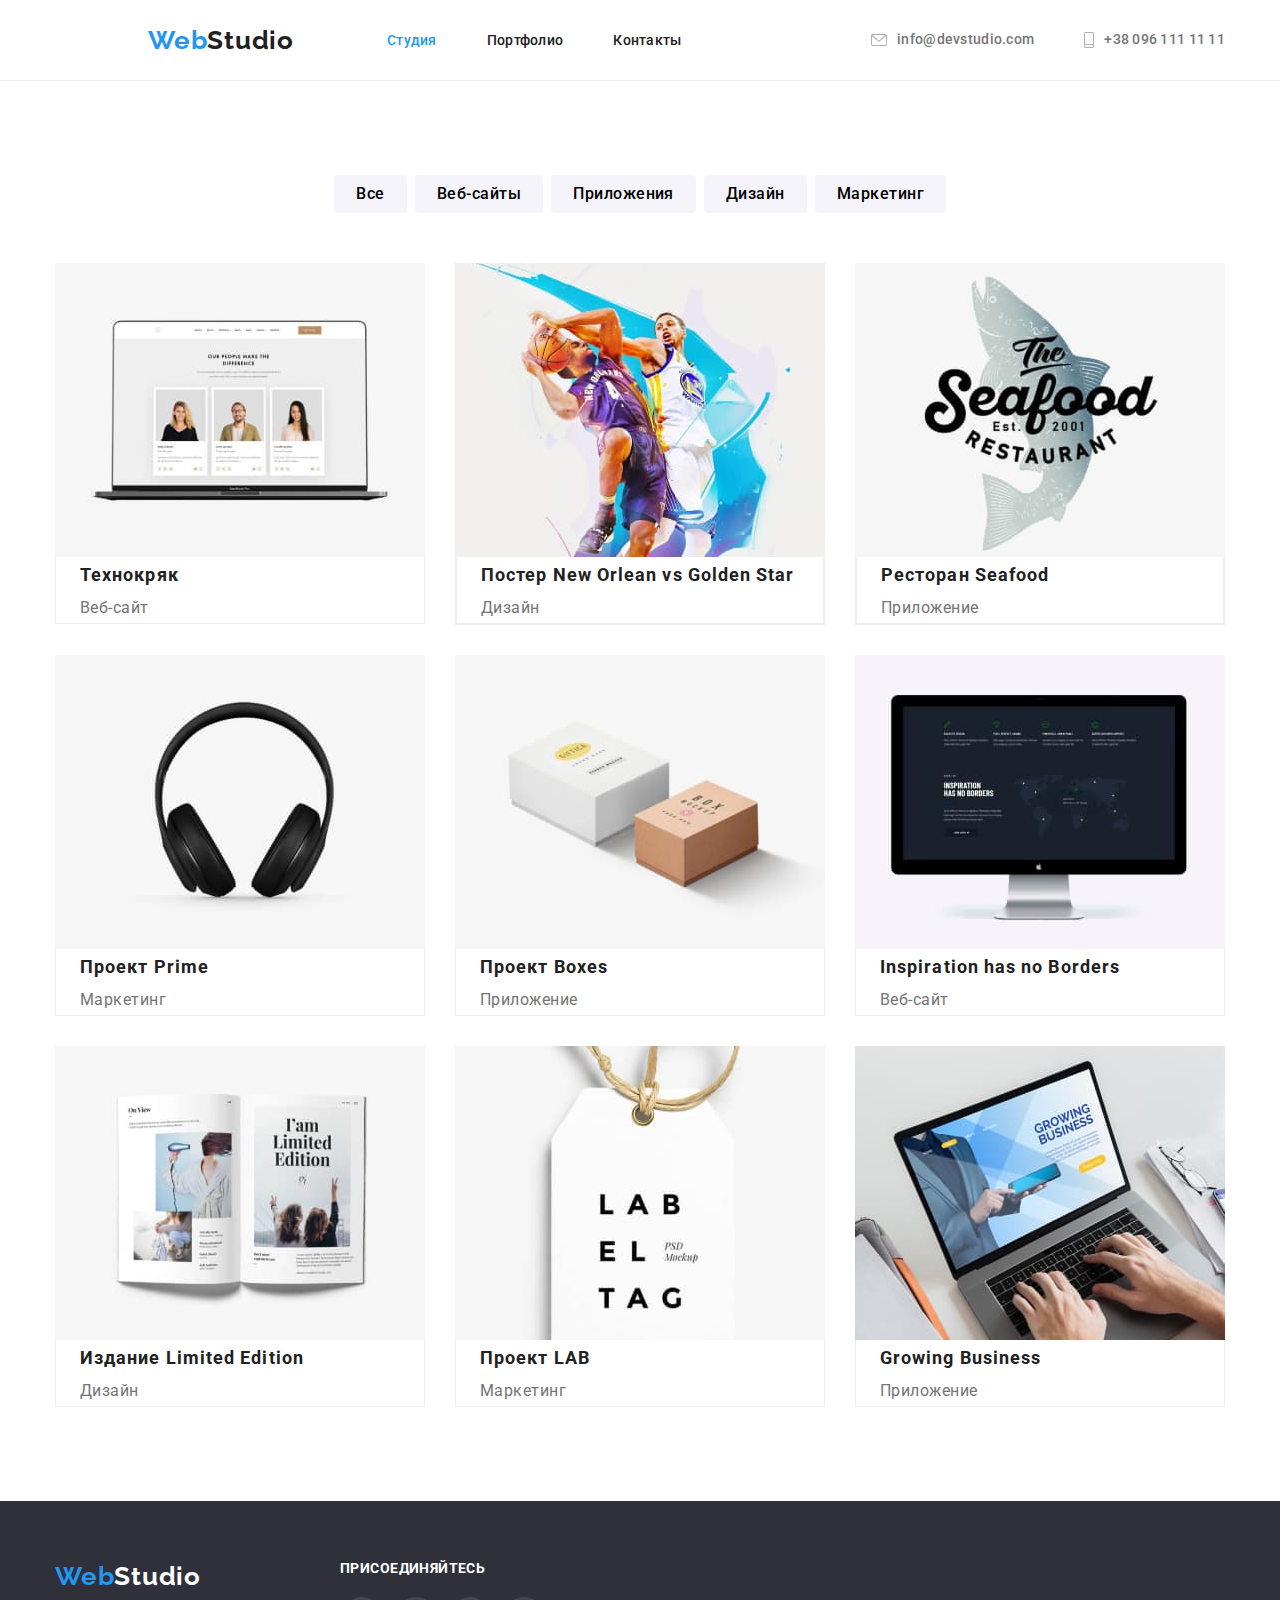
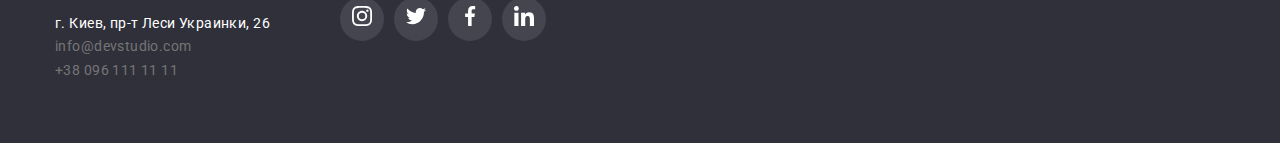
==== portfolio.html @ 6949c393 "homework" ====
<!DOCTYPE html>
<html lang="en">
<head>
    <meta charset="UTF-8">
    <meta http-equiv="X-UA-Compatible" content="IE=edge">
    <meta name="viewport" content="width=device-width, initial-scale=1.0">
    <title>portfolio</title>
        <!-- Підключення стилів для нормалізації для всіх браузерів -->
    <link rel="stylesheet" href="https://cdnjs.cloudflare.com/ajax/libs/modern-normalize/1.1.0/modern-normalize.min.css">
        <!-- Підключення шрифтів -->
    <link rel="preconnect" href="https://fonts.googleapis.com">
    <link rel="preconnect" href="https://fonts.gstatic.com" crossorigin>
    <link href="https://fonts.googleapis.com/css2?family=Raleway:wght@700&family=Roboto:wght@400;500;700;900&display=swap"
        rel="stylesheet">
        <!-- Підключення стилів  -->
    <link rel="stylesheet" href="./css/style.css">
</head>
<body>
    <header class="header">
        <div class="container">
            <div class="nav">
    
                <a href="#" class="logo"><span class="header-logo-decor">Web</span>Studio</a>
    
                <nav class="nav">
                    <ul class="nav-list">
                        <li class="nav-list-item"><a href="./index.html" class="nav-link nav-link-active">Студия</a></li>
                        <li class="nav-list-item"><a href="./portfolio.html" class="nav-link">Портфолио</a></li>
                        <li class="nav-list-item"><a href="#" class="nav-link">Контакты</a></li>
                    </ul>
                </nav>
    
                <ul class="contacts">
                    <li class="item">
                        <a href="mailto:info@devstudio.com" class="contacts-contact">
                            <svg class="icon-contact" width="16px" height="12px">
                                <use href="./images/sprite.svg#icon-envelope"></use>
                            </svg>
                            info@devstudio.com</a>
                    </li>
                    <li class="item">
                        <a href="tel:+380961111111" class="contacts-contact">
                            <svg class="icon-contact" width="10px" height="16px">
                                <use href="./images/sprite.svg#icon-Vector"></use>
                            </svg>
                            +38 096 111 11 11</a>
                    </li>
                </ul>
    
            </div>
        </div>
    </header>
    
    <main>
       
            <section class="portfolio-content section">
                 <div class="container">
                <h1 class="none">Приклади робіт</h1>
                    <ul class="buttons-list">
                        <li class="button-item"><button type="button" class="buttons-button">Все</button></li>
                        <li class="button-item"><button type="button" class="buttons-button">Веб-сайты</button></li>
                        <li class="button-item"><button type="button" class="buttons-button">Приложения</button></li>
                        <li class="button-item"><button type="button" class="buttons-button">Дизайн</button></li>
                        <li class="button-item"><button type="button" class="buttons-button">Маркетинг</button></li>
                    </ul>
                    <h1 class="none">Приклади робіт</h1>
                    <ul class="exemples-list">
                        
                        <li class="exemples-item">
                            <a href="" class="exampled-link"></a>
                            <div class="examples-hover">
                                <div class="examples-overlay">
                            <img src="./images/portfolio/tehnocryk (1).jpg" alt="картинка ноутбука з розробленим сайтом"
                                width="370">
                            <div class="overlay-product">
                                <div class="overlay-actions">
                                    <p class="actions-text">Технокряк это современная площадка распространения коронавируса. Компании используют эту платформу для цифрового
                                    шпионажа и атак на защищённые сервера конкурентов.</p>
                                </div>
                            </div>
                            </div>
                                <div class="examples-cont">
                            <h2 class="exemples-title">Технокряк</h2>
                            <p class="exempel-type">Веб-сайт</p>
                            </div>
                        </div>
                         </a>
                        </li>
                       
    
                        <li class="exemples-item">
                            <a href="" class="examples-link">
                                <div class="examples-hover">
                                    <div class="examples-overlay">
                            <img src="./images/portfolio/poster (1).jpg" alt="картинка гравців в баскетбол" width="370">
                            <div class="overlay-product">
                                <div class="overlay-actions">
                                    <p class="actions-text">Технокряк это современная площадка распространения коронавируса. Компании используют эту
                                        платформу для цифрового
                                        шпионажа и атак на защищённые сервера конкурентов.</p>
                                </div>
                            </div>
                            </div>
                            <div class="examples-cont">
                            <div class="examples-cont">
                            <h2 class="exemples-title">Постер New Orlean vs Golden Star</h2>
                            <p class="exempel-type">Дизайн</p>
                            </div>
                        </div>
                        </a>
                        </li>
    
                        <li class="exemples-item">
                            <a href="" class="examples-link">
                                <div class="examples-hover">
                                    <div class="examples-overlay">
                            <img src="./images/portfolio/restaurant (1).jpg" alt="зображення логотипу ресторану"
                                width="370">
                                <div class="overlay-product">
                                    <div class="overlay-actions">
                                        <p class="actions-text">Технокряк это современная площадка распространения коронавируса. Компании используют эту
                                            платформу для цифрового
                                            шпионажа и атак на защищённые сервера конкурентов.</p>
                                    </div>
                                </div>
                                </div>
                                <div class="examples-cont">
                                <div class="examples-cont">
                            <h2 class="exemples-title">Ресторан Seafood</h2>
                            <p class="exempel-type">Приложение</p>
                            </div>
                            </div>
                            </a>
                        </li>
    
                        <li class="exemples-item">
                            <a href="" class="examples-link">
                                <div class="examples-hover">
                                    <div class="examples-overlay">
                            <img src="./images/portfolio/projec-prime (1).jpg" alt="зображення навушників" width="370">
                            <div class="overlay-product">
                                <div class="overlay-actions">
                                    <p class="actions-text">Технокряк это современная площадка распространения коронавируса. Компании используют эту
                                        платформу для цифрового
                                        шпионажа и атак на защищённые сервера конкурентов.</p>
                                </div>
                            </div>
                            </div>
                            <div class="examples-cont">
                            <h2 class="exemples-title">Проект Prime</h2>
                            <p class="exempel-type">Маркетинг</p>
                            </div>
                            </div>
                            </a>
                        </li>
    
                        <li class="exemples-item">
                            <a href="" class="examples-link">
                                <div class="examples-hover">
                                    <div class="examples-overlay">
                            <img src="./images/portfolio/boxes (1).jpg" alt="зображення картонних коробок" width="370">
                            <div class="overlay-product">
                                <div class="overlay-actions">
                                    <p class="actions-text">Технокряк это современная площадка распространения коронавируса. Компании используют эту
                                        платформу для цифрового
                                        шпионажа и атак на защищённые сервера конкурентов.</p>
                                </div>
                            </div>
                            </div>
                            <div class="examples-cont">
                            <h2 class="exemples-title">Проект Boxes</h2>
                            <p class="exempel-type">Приложение</p>
                            </div>
                            </div>
                            </a>
                        </li>
    
                        <li class="exemples-item">
                            <a href="" class="examples-link">
                                <div class="examples-hover">
                                    <div class="examples-overlay">
                            <img src="./images/portfolio/borders (1).jpg" alt="зображення монітору" width="370">
                            <div class="overlay-product">
                                <div class="overlay-actions">
                                    <p class="actions-text">Технокряк это современная площадка распространения коронавируса. Компании используют эту
                                        платформу для цифрового
                                        шпионажа и атак на защищённые сервера конкурентов.</p>
                                </div>
                            </div>
                            </div>
                            <div class="examples-cont">
                            <h2 class="exemples-title">Inspiration has no Borders</h2>
                            <p class="exempel-type">Веб-сайт</p>
                            </div>
                            </div>
                            </a>
                        </li>
    
                        <li class="exemples-item">
                            <a href="" class="examples-link">
                                <div class="examples-hover">
                                    <div class="examples-overlay">
                            <img src="./images/portfolio/limited-idition (1).jpg" alt="зображення книги" width="370">
                            <div class="overlay-product">
                                <div class="overlay-actions">
                                    <p class="actions-text">Технокряк это современная площадка распространения коронавируса. Компании используют эту
                                        платформу для цифрового
                                        шпионажа и атак на защищённые сервера конкурентов.</p>
                                </div>
                            </div>
                            </div>
                            <div class="examples-cont">
                            <h2 class="exemples-title">Издание Limited Edition</h2>
                            <p class="exempel-type">Дизайн</p>
                            </div>
                            </div>
                            </a>
                        </li>
    
                        <li class="exemples-item">
                            <a href="" class="examples-link">
                                <div class="examples-hover">
                                    <div class="examples-overlay">
                            <img src="./images/portfolio/lab (1).jpg" alt="зображення ярлика" width="370">
                            <div class="overlay-product">
                                <div class="overlay-actions">
                                    <p class="actions-text">Технокряк это современная площадка распространения коронавируса. Компании используют эту
                                        платформу для цифрового
                                        шпионажа и атак на защищённые сервера конкурентов.</p>
                                </div>
                            </div>
                            </div>
                            <div class="examples-cont">
                            <h2 class="exemples-title">Проект LAB</h2>
                            <p class="exempel-type">Маркетинг</p>
                            </div>
                            </div>
                            </a>
                        </li>
    
                        <li class="exemples-item">
                            <a href="" class="examples-link">
                                <div class="examples-hover">
                                    <div class="examples-overlay">
                            <img src="./images/portfolio/growing-business (1).jpg" alt="зображення ноутбука з додатком"
                                width="370">
                                <div class="overlay-product">
                                    <div class="overlay-actions">
                                        <p class="actions-text">Технокряк это современная площадка распространения коронавируса. Компании используют эту
                                            платформу для цифрового
                                            шпионажа и атак на защищённые сервера конкурентов.</p>
                                    </div>
                                </div>
                                </div>
                                <div class="examples-cont">
                            <h2 class="exemples-title">Growing Business</h2>
                            <p class="exempel-type">Приложение</p>
                            </div>
                            </div>
                            </a>
                        </li>
    
                    </ul>
    
                </div>
            </section>
        </div>
    
    </main>
    
    <footer class="footer">
    
        <div class="container footer-blok">
            <div class="address">
                <a href="./index.html" class="footer-logo"><span class="footer-logo-decor">Web</span>Studio</a>
                <address>
                    <ul class="footer-adress-list">
                        <li><a href="#" class="address-post">г. Киев, пр-т Леси Украинки, 26</a></li>
                        <li><a href="mailto:info@devstudio.com" class="address-email">info@devstudio.com</a></li>
                        <li><a href="tel:+380961111111" class="address-tel">+38 096 111 11 11</a></li>
                    </ul>
                </address>
            </div>
            <div class="join">
                <h2 class="join-title">присоединяйтесь</h2>
                <ul class="join-list">
                    <li class="join-item">
                        <a href="#" class="join-link">
                            <svg class="join-img">
                                <use href="./images/sprite.svg#icon-instagram-2"></use>
                            </svg>
                        </a>
                    </li>
                    <li class="join-item">
                        <a href="#" class="join-link">
                            <svg class="join-img">
                                <use href="./images/sprite.svg#icon-twitter-1-1"></use>
                            </svg>
                        </a>
                    </li>
                    <li class="join-item">
                        <a href="#" class="join-link">
                            <svg class="join-img">
                                <use href="./images/sprite.svg#icon-facebook-1"></use>
                            </svg>
                        </a>
                    </li>
                    <li class="join-item">
                        <a href="#" class="join-link">
                            <svg class="join-img">
                                <use href="./images/sprite.svg#icon-linkedin-1"></use>
                            </svg>
                        </a>
                    </li>
                </ul>
            </div>
        </div>
    
    </footer>
</body>
</html>
---- css/style.css ----
/* Загальні налуштування для всієї сторінки */
:root {
  --text-color: #212121;
  --hover-color: #2196f3;
  --second-color: #757575;
  --background-color: #2f303a;
  --wait: #ffffff;
  --buttom-color: #f5f4fa;
  --icon-color: #afb1b8;
  --border-color: #eeeeee;
}

ul {
  padding: 0;
  margin: 0px;
  list-style-type: none;
}

body {
  font-family: "Roboto";
  color: var(--text-color);
}

h1,
h2,
h2,
p,
ul {
  margin: 0;
  padding: 0;
}

.container {
  max-width: 1200px;
  padding: 0 15px;
  margin-left: auto;
  margin-right: auto;
}

.section {
  padding-top: 94px;
  padding-bottom: 94px;
}

/* HEADER */

.header {
  border-bottom: 1px solid #ececec;
}

.nav {
  display: flex;
  align-items: center;
}

.logo {
  text-decoration: none;
  font-family: "Raleway";
  font-size: 26px;
  font-weight: 700;
  line-height: 1.19;
  letter-spacing: 0.03em;
  color: var(--text-color);
}

.header-logo-decor {
  color: var(--hover-color);
}

.logo:hover,
.logo:focus {
  color: var(--hover-color);
  background-color: var(--wait);
}

.nav {
  margin-left: 93px;
}

.nav-list {
  display: flex;
}

.nav-list-item + .nav-list-item {
  margin-left: 50px;
}

.nav-link {
  padding: 32px 0;
  text-decoration: none;
  font-weight: 500;
  font-size: 14px;
  line-height: 1.14;
  letter-spacing: 0.02em;
  color: var(--text-color);
}

.nav-link:hover,
.nav-link:focus {
  color: var(--hover-color);
  background: var(--whait);
}

.nav-link-active {
  color: var(--hover-color);
}

.contacts {
  display: flex;
  margin-left: auto;
}

.contacts .item + .item {
  margin-left: 50px;
}

.contacts-contact {
  padding: 32px 0;
  text-decoration: none;
  font-weight: 500;
  font-size: 14px;
  line-height: 1.14;
  color: var(--second-color);
  letter-spacing: 0.02em;
  fill: var(--icon-color);

  display: flex;
  align-items: center;
}

.icon-contact {
  margin-right: 10px;
  align-items: baseline;
}

.contacts-contact:hover,
.icon-contact:hover,
.contacts-contact:focus,
.icon-contact:focus {
  color: var(--hover-color);
  fill: var(--hover-color);
  background: var(--white);
}

/* BANER SECTION */

.baner {
  background-color: var(--background-color);
  text-align: center;

  max-width: 1600px;
  background-image: linear-gradient(
      to right,
      rgba(47, 48, 58, 0.4),
      rgba(47, 48, 58, 0.4)
    ),
    url("../images/overlay.jpg");
  padding-top: 200px;
  padding-bottom: 200px;
}

.baner-container {
  justify-content: center;
}

.baner-title {
  margin-bottom: 30px;

  color: var(--wait);
  font-weight: 900;
  font-size: 44px;
  line-height: 1.36;
  letter-spacing: 0.06em;
  text-transform: uppercase;
}

.baner-button {
  width: 200px;
  height: 50px;

  font-family: roboto;
  background-color: var(--hover-color);
  color: var(--wait);

  box-shadow: 0px 4px 4px rgba(0, 0, 0, 0.15);
  border-radius: 4px;
  cursor: pointer;
}

.baner-button:hover,
:focus {
  color: var(--second-color);
}

/* SKILLS SECTION*/

.none {
  position: absolute;
  width: 1px;
  height: 1px;
  margin: -1px;
  padding: 0;
  overflow: hidden;
  border: 0;
  clip: rect(0 0 0 0);
}

.skills-list {
  display: flex;
}

.skills-item + .skills-item {
  margin-left: 30px;
}

.skills-title {
  margin-bottom: 10px;
  font-weight: 700;
  font-size: 14px;
  line-height: 1.14;
  color: var(--text-color-color);
  letter-spacing: 0.03em;
  text-transform: uppercase;
}

.skills-text {
  margin-top: 0px;
  font-weight: normal;
  font-size: 14px;
  line-height: 1.71;
  letter-spacing: 0.03em;
  color: var(--second-color);
}

.skills-img {
  display: inline-flex;
  align-items: center;
  justify-content: center;
  width: 270px;
  height: 120px;
  background: var(--buttom-color);
  justify-content: center;
}

.s-item {
  border-radius: 4px;
  width: 70px;
  height: 70px;
}

/* WHAT WE DO SECTION */

.what-we-do {
  padding-top: 0px;
}

.what-we-do-list {
  display: flex;
}

.what-we-do-img + .what-we-do-img {
  margin-left: 30px;
}

.what-we-do-title {
  text-align: center;
  margin-bottom: 50px;

  font-weight: 700;
  font-size: 36px;
  line-height: 1.16;
  letter-spacing: 0.03em;
}

img {
  display: block;
  max-width: 100%;
  height: auto;
}

/* WE SECTION */

.we {
  background-color: var(--buttom-color);
}

.we-title {
  font-weight: 700;
  font-size: 36px;
  line-height: 1.16;
  letter-spacing: 0.03em;
  text-align: center;

  margin-bottom: 50px;
}

.we-list {
  display: flex;
  padding-bottom: 94px;
}

.we-list-item + .we-list-item {
  margin-left: 30px;
}

.we-list-item {
  border-radius: 0px 0px 4px 4px;
  box-shadow: 0px 1px 3px rgba(0, 0, 0, 0.12), 0px 1px 1px rgba(0, 0, 0, 0.14),
    0px 2px 1px rgba(0, 0, 0, 0.2);
}

.we-block {
  margin-top: 30px;
}

.we-name {
  margin-top: 0;
  margin-bottom: 10px;
  text-align: center;

  font-weight: 500;
  font-size: 16px;
  line-height: 1.18;
  letter-spacing: 0.03em;
  color: var(--text-color);
}

.we-proffesion {
  margin-top: 0;
  margin-bottom: 30px;
  text-align: center;
  font-size: 16px;
  line-height: 1.18;
  letter-spacing: 0.03em;
  color: var(--second-color);
}

.social {
  display: flex;
  justify-content: center;
}

.social-links + .social-links {
  margin-left: 10px;
}

.social-item {
  width: 20px;
  height: 20px;
}

.social-links {
  fill: #afb1b8;
  margin-bottom: 42px;
  display: inline-flex;
  justify-content: center;
  align-items: center;
  width: 44px;
  height: 44px;
  border-radius: 50%;
}

.social-links:hover {
  width: 44px;
  height: 44px;
  border-radius: 50%;
  background: var(--hover-color);
  fill: var(--wait);
}

.social-links:focus {
  fill: var(--wait);
}

/* CLIENT SECTION */

.client-logo {
  display: flex;
  justify-content: center;
}

.client-title {
  font-weight: 700;
  font-size: 36px;
  line-height: 42px;
  text-align: center;
  letter-spacing: 0.03em;
  padding-bottom: 50px;
}

.client-link {
  display: inline-flex;
  align-items: center;
  justify-content: center;
  width: 170px;
  height: 92px;
  border: 1px solid var(--icon-color);
  box-sizing: border-box;
  border-radius: 4px;

  fill: var(--icon-color);
}

.client-link:hover,
.client-link:focus {
  background: var(--whait);
  fill: var(--hover-color);
  border: 1px solid var(--hover-color);
  cursor: pointer;
}

.client-item + .client-item {
  margin-left: 30px;
}

.client-1 {
  width: 106px;
  height: 60px;
}

.client-2 {
  width: 106px;
  height: 60px;
}

.client-3 {
  width: 106px;
  height: 60px;
}

.client-4 {
  width: 106px;
  height: 60px;
}

.client-5 {
  width: 106px;
  height: 60px;
}

.client-6 {
  width: 106px;
  height: 60px;
}

/* FOOTER для всіх сторінок*/

.footer {
  background-color: var(--background-color);
  padding-top: 60px;
  padding-bottom: 60px;
}

.footer-blok {
  display: flex;
}

.footer-logo {
  text-decoration: none;
  color: var(--wait);
  font-family: Raleway;
  font-weight: 700;
  font-size: 26px;
  line-height: 1.19;
  letter-spacing: 0.03em;
}

.footer-logo-decor {
  color: var(--hover-color);
}

.footer-logo:hover,
.footer-logo:focus {
  color: var(--hover-color);
  background-color: var(--second-color);
}

address {
  margin-top: 20px;
}

.address-post {
  font-style: normal;
  text-decoration: none;
  font-size: 14px;
  line-height: 1.71;
  letter-spacing: 0.03em;
  color: var(--wait);
}

.address-email,
.address-tel {
  font-style: normal;
  text-decoration: none;
  font-weight: normal;
  font-size: 14px;
  line-height: 1.71;
  letter-spacing: 0.03em;
  color: var(--second-color);
}

.address-email:hover,
:focus,
.address-tel:hover,
:focus,
.address-post:hover,
:focus {
  color: var(--hover-color);
}

.join {
  margin-left: 70px;
}

.join-title {
  font-weight: 700;
  font-size: 14px;
  line-height: 1.14;
  letter-spacing: 0.03em;
  text-transform: uppercase;

  color: var(--wait);
  margin-bottom: 20px;
}

.join-list {
  display: flex;
}

.join-item + .join-item {
  margin-left: 10px;
}

.join-item {
  display: inline-flex;
  justify-content: center;
  align-items: center;
  width: 44px;
  height: 44px;
  border-radius: 50%;
  background: rgba(255, 255, 255, 0.1);
}

.join-item:hover,
.join-item:focus {
  background-color: var(--hover-color);
  cursor: pointer;
}

.join-img {
  width: 20px;
  height: 20px;
  fill: var(--wait);
}

/* СТОРІНКА PORTFOLIO */

/* section buttons */

.buttons-button {
  border: 0;
  background-color: var(--buttom-color);
  border-radius: 4px;
  cursor: pointer;
  font-weight: 500;
  font-size: 16px;
  line-height: 1.62;
  letter-spacing: 0.03em;

  min-width: 73px;
  padding: 6px 22px;
}

.buttons-button:hover,
:focus {
  background-color: var(--hover-color);
  color: var(--wait);
}

.buttons-list {
  display: flex;
  justify-content: center;
  margin-bottom: 50px;
}

.button-item + .button-item {
  margin-left: 8px;
}

/* EXEMPL SECTION*/

.exemple-text {
  padding: 20px 24px;
  border-bottom: 1px solid var(--border-color);
  border-right: 1px solid var(--border-color);
  border-left: 1px solid var(--border-color);
}

.exemples-title {
  font-weight: 700;
  font-size: 18px;
  line-height: 2;
  letter-spacing: 0.06em;
  color: var(--text-color);
  margin-left: 24px;
  text-decoration: none;
}

.exemples-list {
  display: flex;
  flex-wrap: wrap;
  margin-left: -30px;
  margin-top: -30px;
  text-decoration: none;
}

.exempel-type {
  font-size: 16px;
  line-height: 1.87;
  letter-spacing: 0.03em;
  color: var(--second-color);
  margin-left: 24px;
  text-decoration: none;
}
.examples-overlay {
  position: relative;
}
.overlay-product {
  position: absolute;
  top: 0;
  left: 0;
  width: 100%;
  height: 100%;
  background-color: var(--hover-color);

  transform: translateX(-100%);
  transition: transform 250ms cubic-bezier(0.4, 0, 0.2, 1);
}
.actions-text {
  font-size: 18px;
  line-height: 1.5;
  letter-spacing: 0.03em;
  width: 322px;
  height: 168px;
  color: var(--wait);
}
.overlay-actions {
  margin-left: 24px;
  margin-top: 63px;
}
.exemples-item {
  margin-left: 30px;
  margin-top: 30px;
  flex-basis: calc((100% - 90px) / 3);
  overflow: hidden;
}
.examples-link {
  list-style: none;
  text-decoration: none;
}
.examples-cont {
  border-bottom: 1px solid var(--border-color);
  border-right: 1px solid var(--border-color);
  border-left: 1px solid var(--border-color);
}
.examples-hover:hover .overlay-product {
  transform: translateX(0);
}
.examples-hover:hover {
  box-shadow: 0px 1px 1px rgba(0, 0, 0, 0.12), 0px 4px 4px rgba(0, 0, 0, 0.06),
    1px 4px 6px rgba(0, 0, 0, 0.16);
}
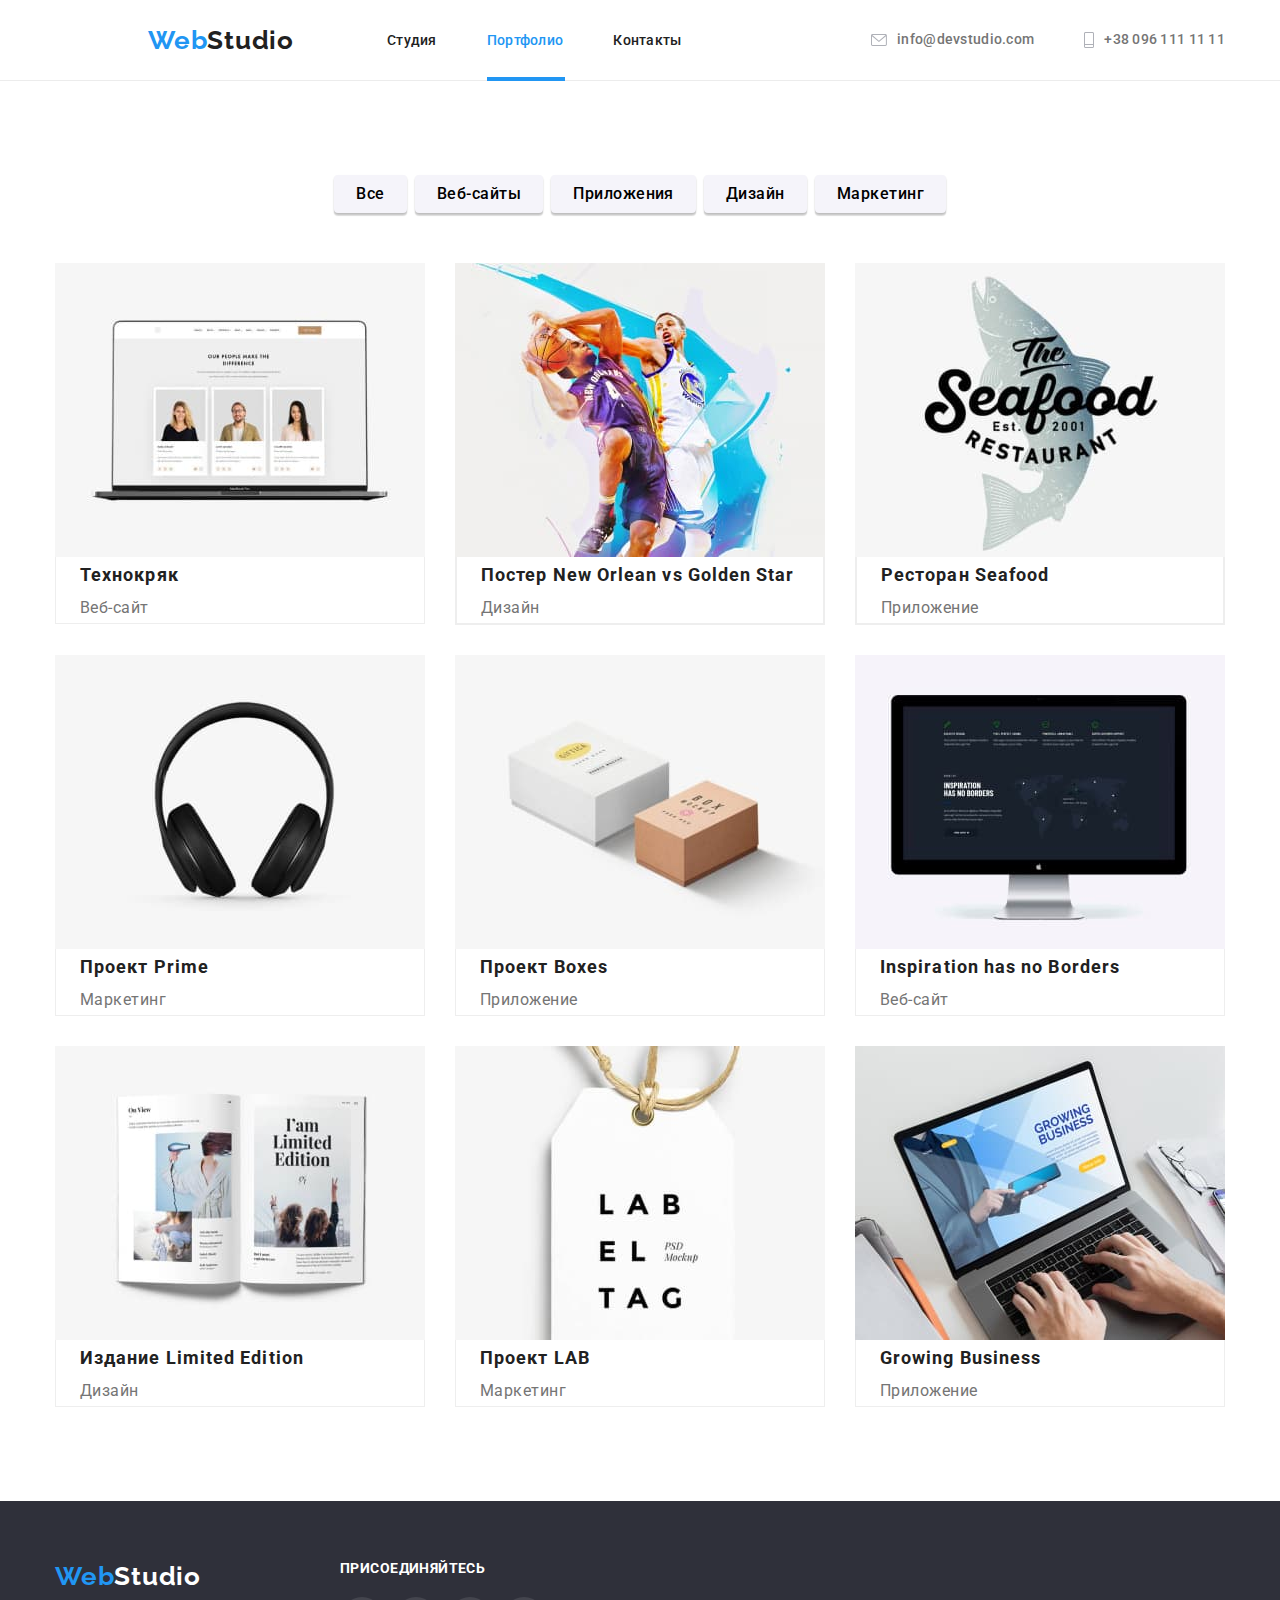
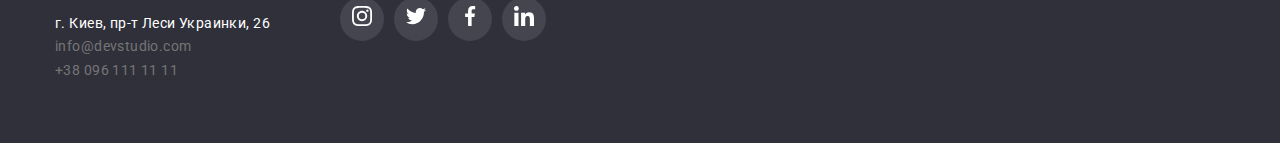
==== commit cbb180e4: "homework 2" ====
--- a/portfolio.html
+++ b/portfolio.html
@@ -24,8 +24,8 @@
     
                 <nav class="nav">
                     <ul class="nav-list">
-                        <li class="nav-list-item"><a href="./index.html" class="nav-link nav-link-active">Студия</a></li>
-                        <li class="nav-list-item"><a href="./portfolio.html" class="nav-link">Портфолио</a></li>
+                        <li class="nav-list-item"><a href="./index.html" class="nav-link ">Студия</a></li>
+                        <li class="nav-list-item"><a href="./portfolio.html" class="nav-link nav-link-active">Портфолио<div class="active"></div></a></li>
                         <li class="nav-list-item"><a href="#" class="nav-link">Контакты</a></li>
                     </ul>
                 </nav>
--- a/css/style.css
+++ b/css/style.css
@@ -104,7 +104,20 @@
 .nav-link-active {
   color: var(--hover-color);
 }
-
+.active {
+  position: absolute;
+  width: 78px;
+  height: 4px;
+  background-color: var(--hover-color);
+  margin-top: 28px;
+}
+.second {
+  position: absolute;
+  width: 48px;
+  height: 4px;
+  background-color: var(--hover-color);
+  margin-top: 28px;
+}
 .contacts {
   display: flex;
   margin-left: auto;
@@ -181,6 +194,7 @@
   font-family: roboto;
   background-color: var(--hover-color);
   color: var(--wait);
+  border: 0;
 
   box-shadow: 0px 4px 4px rgba(0, 0, 0, 0.15);
   border-radius: 4px;
@@ -191,7 +205,52 @@
 :focus {
   color: var(--second-color);
 }
-
+.backdrop {
+  position: fixed;
+  top: 0;
+  left: 0;
+  width: 100%;
+  height: 100%;
+  background-color: rgb(0, 0, 0, 0.5);
+}
+.backdrop.is-hidden {
+  opacity: 0;
+  pointer-events: none;
+}
+.modal {
+  position: absolute;
+  top: 50%;
+  left: 50%;
+  transform: translate(-50%, -50%);
+
+  min-height: 581px;
+  min-width: 528px;
+  padding: 15px;
+  background-color: var(--wait);
+  border-radius: 4px;
+  box-shadow: 0px 1px 3px rgba(0, 0, 0, 0.12), 0px 1px 1px rgba(0, 0, 0, 0.14),
+    0px 2px 1px rgba(0, 0, 0, 0.2);
+}
+.modal-button {
+  width: 30px;
+  height: 30px;
+  border-radius: 50%;
+  border: 1px solid #0000001a;
+  margin-left: 490px;
+  margin-bottom: 543px;
+  border-color: var(--icon-color);
+  background-color: var(--wait);
+}
+.close-img {
+  width: 11px;
+  height: 11px;
+  margin-left: auto;
+  margin-right: auto;
+}
+.modal-button:hover,
+.modal-button:focus {
+  background-color: var(--wait);
+}
 /* SKILLS SECTION*/
 
 .none {
@@ -277,7 +336,32 @@
   max-width: 100%;
   height: auto;
 }
-
+.what-we-do-img {
+  position: relative;
+}
+
+.what-we-do-poster {
+  width: 100%;
+  height: 70px;
+  background: rgba(47, 48, 58, 0.8);
+
+  position: absolute;
+  bottom: 0;
+  left: 0;
+}
+
+.what-we-do-text {
+  font-weight: 700;
+  font-size: 14px;
+  line-height: 1.14;
+  text-align: center;
+  letter-spacing: 0.03em;
+  text-transform: uppercase;
+  color: var(--wait);
+
+  margin-top: 27px;
+  margin-bottom: 27px;
+}
 /* WE SECTION */
 
 .we {
@@ -566,6 +650,8 @@
   font-size: 16px;
   line-height: 1.62;
   letter-spacing: 0.03em;
+  box-shadow: 0px 3px 1px rgba(0, 0, 0, 0.1), 0px 1px 2px rgba(0, 0, 0, 0.08),
+    0px 2px 2px rgba(0, 0, 0, 0.12);
 
   min-width: 73px;
   padding: 6px 22px;
@@ -624,6 +710,7 @@
 }
 .examples-overlay {
   position: relative;
+  overflow: hidden;
 }
 .overlay-product {
   position: absolute;
@@ -633,7 +720,7 @@
   height: 100%;
   background-color: var(--hover-color);
 
-  transform: translateX(-100%);
+  transform: translateY(100%);
   transition: transform 250ms cubic-bezier(0.4, 0, 0.2, 1);
 }
 .actions-text {
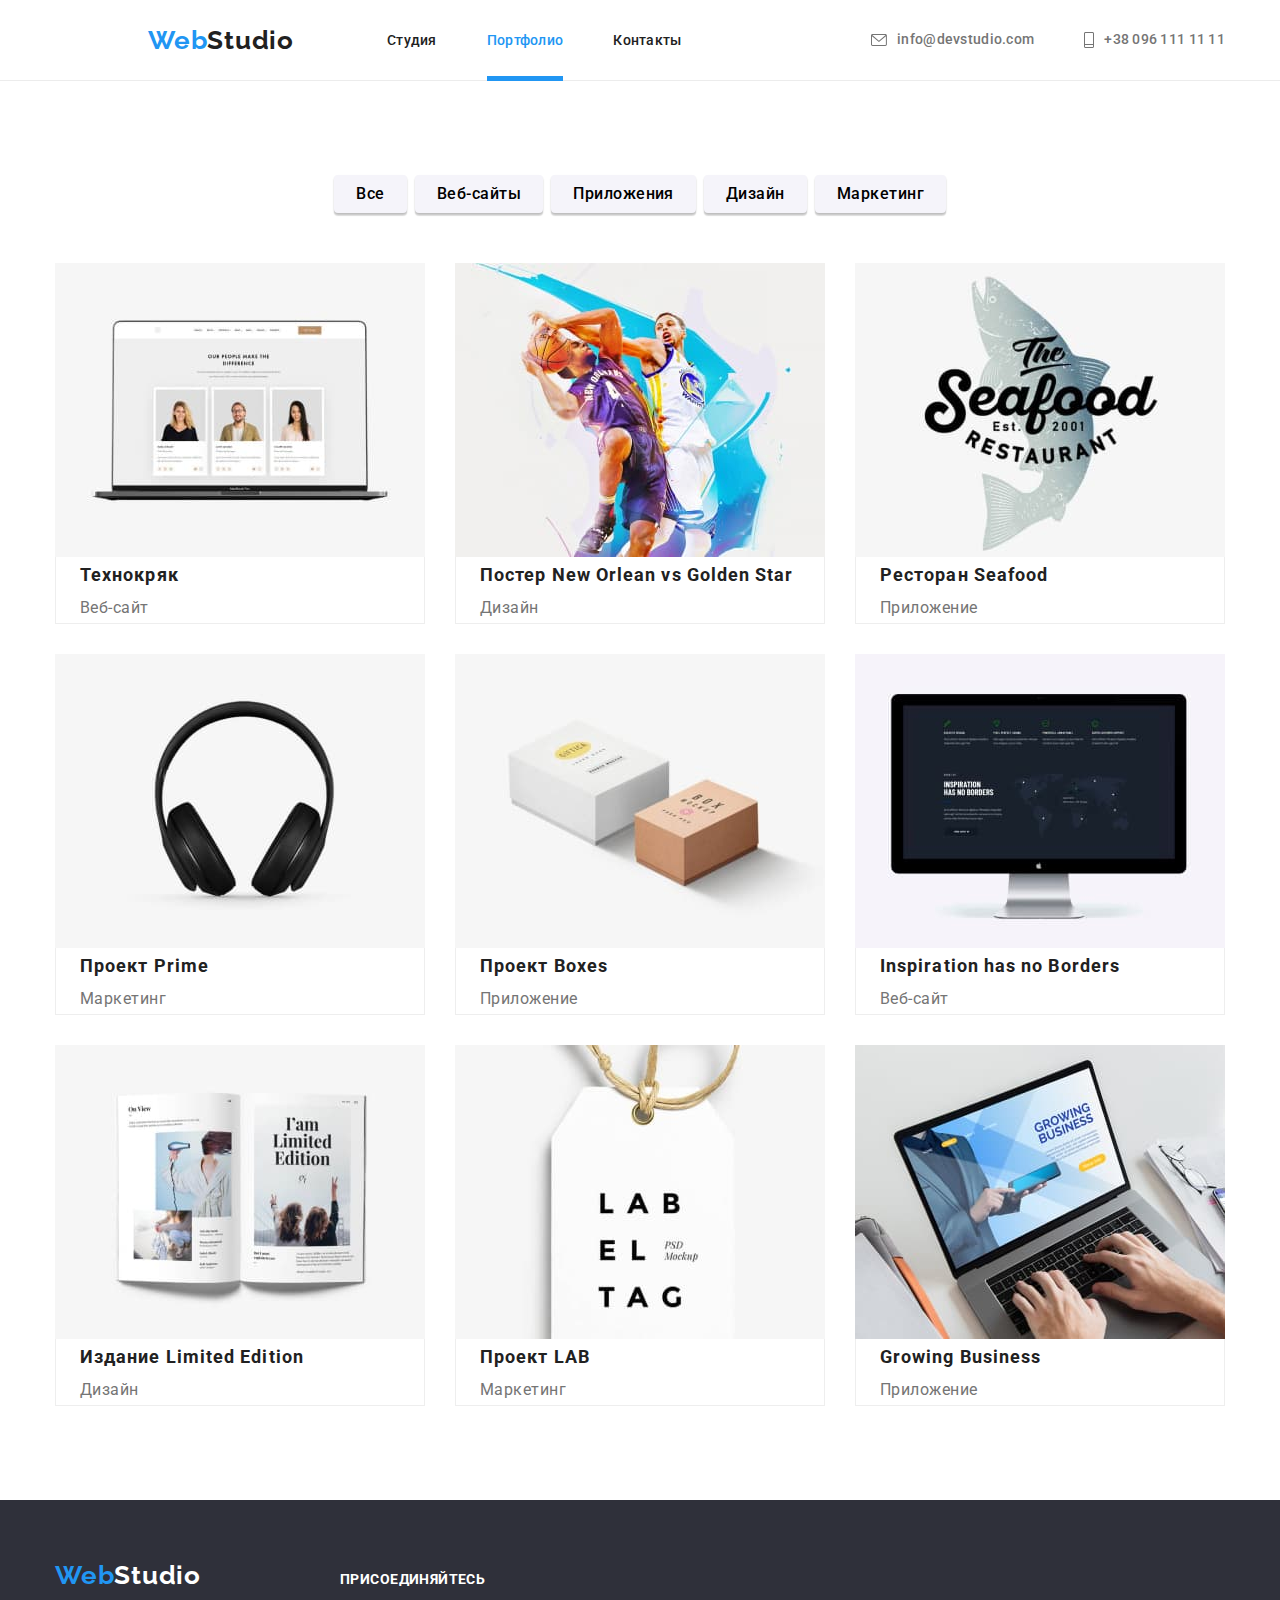
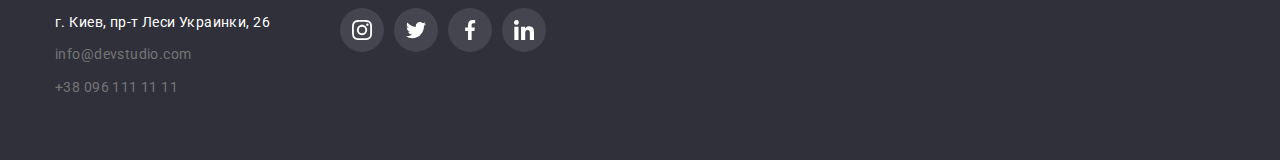
==== commit 90dedc25: "homework" ====
--- a/portfolio.html
+++ b/portfolio.html
@@ -25,7 +25,7 @@
                 <nav class="nav">
                     <ul class="nav-list">
                         <li class="nav-list-item"><a href="./index.html" class="nav-link ">Студия</a></li>
-                        <li class="nav-list-item"><a href="./portfolio.html" class="nav-link nav-link-active">Портфолио<div class="active"></div></a></li>
+                        <li class="nav-list-item"><a href="./portfolio.html" class="nav-link nav-link-active">Портфолио</a></li>
                         <li class="nav-list-item"><a href="#" class="nav-link">Контакты</a></li>
                     </ul>
                 </nav>
@@ -102,7 +102,6 @@
                             </div>
                             </div>
                             <div class="examples-cont">
-                            <div class="examples-cont">
                             <h2 class="exemples-title">Постер New Orlean vs Golden Star</h2>
                             <p class="exempel-type">Дизайн</p>
                             </div>
@@ -124,7 +123,7 @@
                                     </div>
                                 </div>
                                 </div>
-                                <div class="examples-cont">
+                                
                                 <div class="examples-cont">
                             <h2 class="exemples-title">Ресторан Seafood</h2>
                             <p class="exempel-type">Приложение</p>
@@ -240,7 +239,6 @@
     
                         <li class="exemples-item">
                             <a href="" class="examples-link">
-                                <div class="examples-hover">
                                     <div class="examples-overlay">
                             <img src="./images/portfolio/growing-business (1).jpg" alt="зображення ноутбука з додатком"
                                 width="370">
@@ -251,7 +249,6 @@
                                             шпионажа и атак на защищённые сервера конкурентов.</p>
                                     </div>
                                 </div>
-                                </div>
                                 <div class="examples-cont">
                             <h2 class="exemples-title">Growing Business</h2>
                             <p class="exempel-type">Приложение</p>
@@ -268,54 +265,55 @@
     
     </main>
     
-    <footer class="footer">
-    
-        <div class="container footer-blok">
-            <div class="address">
-                <a href="./index.html" class="footer-logo"><span class="footer-logo-decor">Web</span>Studio</a>
-                <address>
-                    <ul class="footer-adress-list">
-                        <li><a href="#" class="address-post">г. Киев, пр-т Леси Украинки, 26</a></li>
-                        <li><a href="mailto:info@devstudio.com" class="address-email">info@devstudio.com</a></li>
-                        <li><a href="tel:+380961111111" class="address-tel">+38 096 111 11 11</a></li>
-                    </ul>
-                </address>
-            </div>
-            <div class="join">
-                <h2 class="join-title">присоединяйтесь</h2>
-                <ul class="join-list">
-                    <li class="join-item">
-                        <a href="#" class="join-link">
-                            <svg class="join-img">
-                                <use href="./images/sprite.svg#icon-instagram-2"></use>
-                            </svg>
-                        </a>
-                    </li>
-                    <li class="join-item">
-                        <a href="#" class="join-link">
-                            <svg class="join-img">
-                                <use href="./images/sprite.svg#icon-twitter-1-1"></use>
-                            </svg>
-                        </a>
-                    </li>
-                    <li class="join-item">
-                        <a href="#" class="join-link">
-                            <svg class="join-img">
-                                <use href="./images/sprite.svg#icon-facebook-1"></use>
-                            </svg>
-                        </a>
-                    </li>
-                    <li class="join-item">
-                        <a href="#" class="join-link">
-                            <svg class="join-img">
-                                <use href="./images/sprite.svg#icon-linkedin-1"></use>
-                            </svg>
-                        </a>
-                    </li>
+<footer class="footer">
+
+    <div class="container footer-blok">
+        <div class="address">
+            <a href="./index.html" class="footer-logo"><span class="footer-logo-decor">Web</span>Studio</a>
+            <address>
+                <ul class="footer-adress-list">
+                    <li class="item-footer "><a href=" #" class="address-post">г. Киев, пр-т Леси Украинки, 26</a></li>
+                    <li class="item-footer "><a href="mailto:info@devstudio.com"
+                            class="address-email">info@devstudio.com</a></li>
+                    <li class="item-footer "><a href="tel:+380961111111" class="address-tel">+38 096 111 11 11</a></li>
                 </ul>
-            </div>
+            </address>
         </div>
-    
-    </footer>
+        <div class="join">
+            <h2 class="join-title">присоединяйтесь</h2>
+            <ul class="join-list">
+                <li class="join-item">
+                    <a href="#" class="join-link">
+                        <svg class="join-img">
+                            <use href="./images/sprite.svg#icon-instagram-2"></use>
+                        </svg>
+                    </a>
+                </li>
+                <li class="join-item">
+                    <a href="#" class="join-link">
+                        <svg class="join-img">
+                            <use href="./images/sprite.svg#icon-twitter-1-1"></use>
+                        </svg>
+                    </a>
+                </li>
+                <li class="join-item">
+                    <a href="#" class="join-link">
+                        <svg class="join-img">
+                            <use href="./images/sprite.svg#icon-facebook-1"></use>
+                        </svg>
+                    </a>
+                </li>
+                <li class="join-item">
+                    <a href="#" class="join-link">
+                        <svg class="join-img">
+                            <use href="./images/sprite.svg#icon-linkedin-1"></use>
+                        </svg>
+                    </a>
+                </li>
+            </ul>
+        </div>
+    </div>
+
+</footer>
 </body>
 </html>--- a/css/style.css
+++ b/css/style.css
@@ -76,7 +76,10 @@
 .nav {
   margin-left: 93px;
 }
-
+.nav-box {
+  display: flex;
+  align-items: center;
+}
 .nav-list {
   display: flex;
 }
@@ -84,7 +87,9 @@
 .nav-list-item + .nav-list-item {
   margin-left: 50px;
 }
-
+.nav-list-item {
+  position: relative;
+}
 .nav-link {
   padding: 32px 0;
   text-decoration: none;
@@ -104,20 +109,7 @@
 .nav-link-active {
   color: var(--hover-color);
 }
-.active {
-  position: absolute;
-  width: 78px;
-  height: 4px;
-  background-color: var(--hover-color);
-  margin-top: 28px;
-}
-.second {
-  position: absolute;
-  width: 48px;
-  height: 4px;
-  background-color: var(--hover-color);
-  margin-top: 28px;
-}
+
 .contacts {
   display: flex;
   margin-left: auto;
@@ -126,7 +118,11 @@
 .contacts .item + .item {
   margin-left: 50px;
 }
-
+.contacts-contact:hover,
+.contacts-contact:focus {
+  fill: var(--hover-color);
+  color: var(--hover-color);
+}
 .contacts-contact {
   padding: 32px 0;
   text-decoration: none;
@@ -144,15 +140,18 @@
 .icon-contact {
   margin-right: 10px;
   align-items: baseline;
-}
-
-.contacts-contact:hover,
-.icon-contact:hover,
-.contacts-contact:focus,
-.icon-contact:focus {
-  color: var(--hover-color);
-  fill: var(--hover-color);
-  background: var(--white);
+  fill: currentColor;
+}
+.nav-link-active::after {
+  content: " ";
+  display: block;
+  width: 100%;
+  height: 5px;
+  background-color: var(--hover-color);
+
+  position: absolute;
+  left: 0;
+  top: 45px;
 }
 
 /* BANER SECTION */
@@ -292,13 +291,13 @@
 }
 
 .skills-img {
-  display: inline-flex;
+  display: flex;
   align-items: center;
   justify-content: center;
-  width: 270px;
   height: 120px;
   background: var(--buttom-color);
   justify-content: center;
+  margin-bottom: 30px;
 }
 
 .s-item {
@@ -469,7 +468,7 @@
   line-height: 42px;
   text-align: center;
   letter-spacing: 0.03em;
-  padding-bottom: 50px;
+  margin-bottom: 50px;
 }
 
 .client-link {
@@ -537,6 +536,7 @@
 
 .footer-blok {
   display: flex;
+  align-items: baseline;
 }
 
 .footer-logo {
@@ -582,7 +582,9 @@
   letter-spacing: 0.03em;
   color: var(--second-color);
 }
-
+.item-footer + .item-footer {
+  margin-top: 9px;
+}
 .address-email:hover,
 :focus,
 .address-tel:hover,
@@ -616,25 +618,28 @@
 }
 
 .join-item {
-  display: inline-flex;
-  justify-content: center;
-  align-items: center;
   width: 44px;
   height: 44px;
-  border-radius: 50%;
-  background: rgba(255, 255, 255, 0.1);
-}
-
-.join-item:hover,
-.join-item:focus {
+}
+
+.join-link:hover,
+.join-link:focus {
   background-color: var(--hover-color);
-  cursor: pointer;
 }
 
 .join-img {
   width: 20px;
   height: 20px;
   fill: var(--wait);
+}
+.join-link {
+  display: inline-flex;
+  justify-content: center;
+  align-items: center;
+  border-radius: 50%;
+  height: 100%;
+  width: 100%;
+  background-color: rgba(255, 255, 255, 0.1);
 }
 
 /* СТОРІНКА PORTFOLIO */
@@ -753,7 +758,7 @@
 .examples-hover:hover .overlay-product {
   transform: translateX(0);
 }
-.examples-hover:hover {
+.exemples-item:hover {
   box-shadow: 0px 1px 1px rgba(0, 0, 0, 0.12), 0px 4px 4px rgba(0, 0, 0, 0.06),
     1px 4px 6px rgba(0, 0, 0, 0.16);
 }
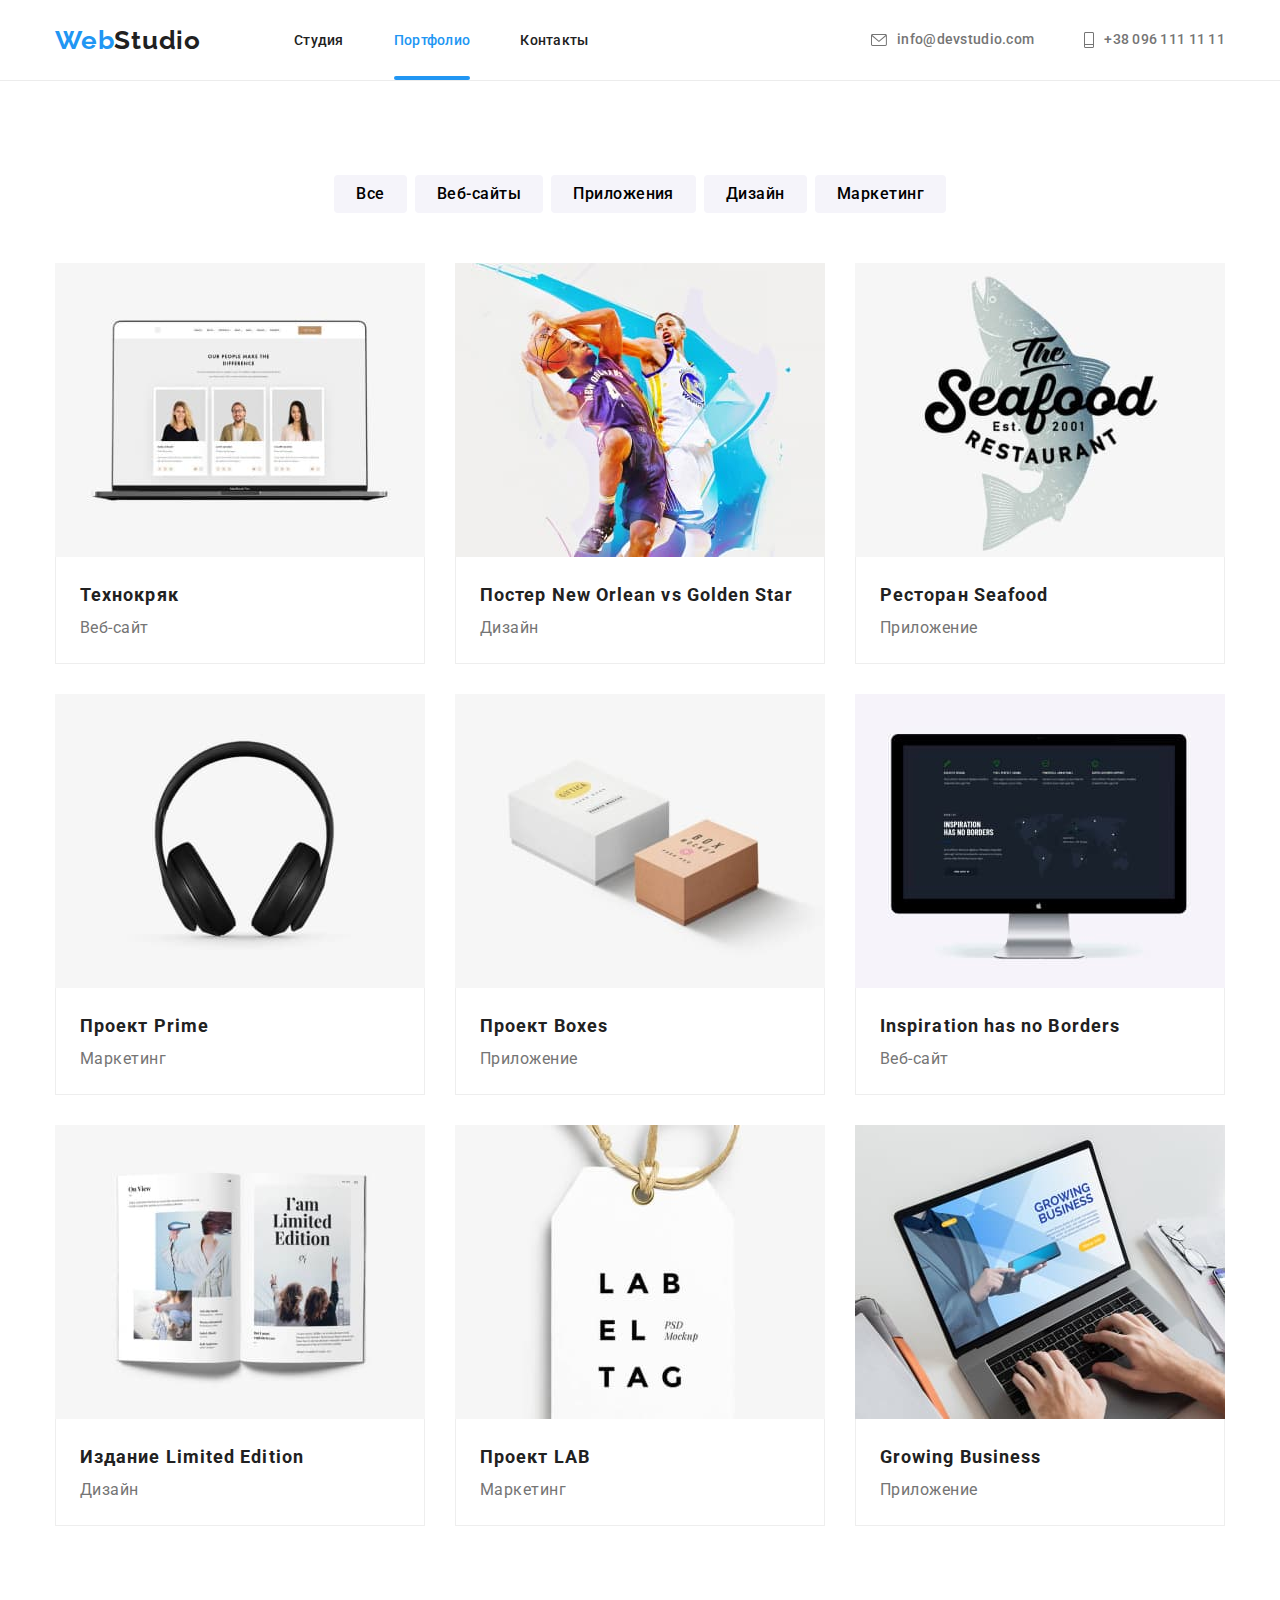
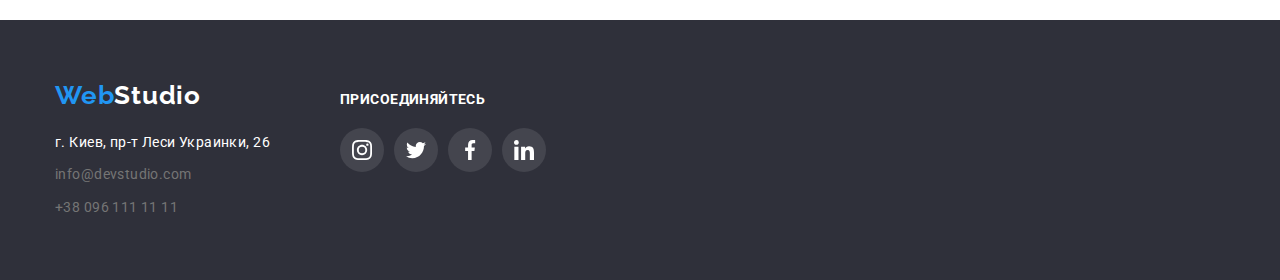
==== commit 4c99c25b: "homework" ====
--- a/portfolio.html
+++ b/portfolio.html
@@ -18,7 +18,7 @@
 <body>
     <header class="header">
         <div class="container">
-            <div class="nav">
+            <div class="nav-box">
     
                 <a href="#" class="logo"><span class="header-logo-decor">Web</span>Studio</a>
     
@@ -67,7 +67,7 @@
                     <ul class="exemples-list">
                         
                         <li class="exemples-item">
-                            <a href="" class="exampled-link"></a>
+                            <a href="" class="examples-link">
                             <div class="examples-hover">
                                 <div class="examples-overlay">
                             <img src="./images/portfolio/tehnocryk (1).jpg" alt="картинка ноутбука з розробленим сайтом"
--- a/css/style.css
+++ b/css/style.css
@@ -24,10 +24,8 @@
 h1,
 h2,
 h2,
-p,
-ul {
-  margin: 0;
-  padding: 0;
+p {
+  margin: 0px;
 }
 
 .container {
@@ -52,7 +50,10 @@
   display: flex;
   align-items: center;
 }
-
+.nav-box {
+  display: flex;
+  align-items: center;
+}
 .logo {
   text-decoration: none;
   font-family: "Raleway";
@@ -71,6 +72,7 @@
 .logo:focus {
   color: var(--hover-color);
   background-color: var(--wait);
+  transition-duration: 250ms;
 }
 
 .nav {
@@ -104,6 +106,7 @@
 .nav-link:focus {
   color: var(--hover-color);
   background: var(--whait);
+  transition-duration: 250ms;
 }
 
 .nav-link-active {
@@ -122,6 +125,7 @@
 .contacts-contact:focus {
   fill: var(--hover-color);
   color: var(--hover-color);
+  transition-duration: 250ms;
 }
 .contacts-contact {
   padding: 32px 0;
@@ -146,8 +150,9 @@
   content: " ";
   display: block;
   width: 100%;
-  height: 5px;
+  height: 4px;
   background-color: var(--hover-color);
+  border-radius: 2px;
 
   position: absolute;
   left: 0;
@@ -199,11 +204,6 @@
   border-radius: 4px;
   cursor: pointer;
 }
-
-.baner-button:hover,
-:focus {
-  color: var(--second-color);
-}
 .backdrop {
   position: fixed;
   top: 0;
@@ -211,6 +211,7 @@
   width: 100%;
   height: 100%;
   background-color: rgb(0, 0, 0, 0.5);
+  transition-duration: 250ms;
 }
 .backdrop.is-hidden {
   opacity: 0;
@@ -340,9 +341,12 @@
 }
 
 .what-we-do-poster {
+  display: flex;
   width: 100%;
   height: 70px;
   background: rgba(47, 48, 58, 0.8);
+  align-items: center;
+  justify-content: center;
 
   position: absolute;
   bottom: 0;
@@ -353,13 +357,9 @@
   font-weight: 700;
   font-size: 14px;
   line-height: 1.14;
-  text-align: center;
   letter-spacing: 0.03em;
   text-transform: uppercase;
   color: var(--wait);
-
-  margin-top: 27px;
-  margin-bottom: 27px;
 }
 /* WE SECTION */
 
@@ -379,7 +379,6 @@
 
 .we-list {
   display: flex;
-  padding-bottom: 94px;
 }
 
 .we-list-item + .we-list-item {
@@ -390,10 +389,11 @@
   border-radius: 0px 0px 4px 4px;
   box-shadow: 0px 1px 3px rgba(0, 0, 0, 0.12), 0px 1px 1px rgba(0, 0, 0, 0.14),
     0px 2px 1px rgba(0, 0, 0, 0.2);
+  background-color: var(--wait);
 }
 
 .we-block {
-  margin-top: 30px;
+  padding: 30px 0;
 }
 
 .we-name {
@@ -410,7 +410,7 @@
 
 .we-proffesion {
   margin-top: 0;
-  margin-bottom: 30px;
+  margin-bottom: 16px;
   text-align: center;
   font-size: 16px;
   line-height: 1.18;
@@ -423,7 +423,7 @@
   justify-content: center;
 }
 
-.social-links + .social-links {
+.social-items + .social-items {
   margin-left: 10px;
 }
 
@@ -434,7 +434,6 @@
 
 .social-links {
   fill: #afb1b8;
-  margin-bottom: 42px;
   display: inline-flex;
   justify-content: center;
   align-items: center;
@@ -449,10 +448,12 @@
   border-radius: 50%;
   background: var(--hover-color);
   fill: var(--wait);
+  transition-duration: 250ms;
 }
 
 .social-links:focus {
   fill: var(--wait);
+  transition-duration: 250ms;
 }
 
 /* CLIENT SECTION */
@@ -480,7 +481,6 @@
   border: 1px solid var(--icon-color);
   box-sizing: border-box;
   border-radius: 4px;
-
   fill: var(--icon-color);
 }
 
@@ -490,6 +490,7 @@
   fill: var(--hover-color);
   border: 1px solid var(--hover-color);
   cursor: pointer;
+  transition-duration: 250ms;
 }
 
 .client-item + .client-item {
@@ -556,7 +557,7 @@
 .footer-logo:hover,
 .footer-logo:focus {
   color: var(--hover-color);
-  background-color: var(--second-color);
+  transition-duration: 250ms;
 }
 
 address {
@@ -586,12 +587,13 @@
   margin-top: 9px;
 }
 .address-email:hover,
-:focus,
+.address-email:focus,
 .address-tel:hover,
-:focus,
+.address-tel:focus,
 .address-post:hover,
-:focus {
+.address-post:focus {
   color: var(--hover-color);
+  transition-duration: 250ms;
 }
 
 .join {
@@ -625,6 +627,7 @@
 .join-link:hover,
 .join-link:focus {
   background-color: var(--hover-color);
+  transition-duration: 250ms;
 }
 
 .join-img {
@@ -655,17 +658,18 @@
   font-size: 16px;
   line-height: 1.62;
   letter-spacing: 0.03em;
+
+  min-width: 73px;
+  padding: 6px 22px;
+}
+
+.buttons-button:hover,
+.buttons-button:focus {
+  background-color: var(--hover-color);
+  color: var(--wait);
+  transition-duration: 250ms;
   box-shadow: 0px 3px 1px rgba(0, 0, 0, 0.1), 0px 1px 2px rgba(0, 0, 0, 0.08),
     0px 2px 2px rgba(0, 0, 0, 0.12);
-
-  min-width: 73px;
-  padding: 6px 22px;
-}
-
-.buttons-button:hover,
-:focus {
-  background-color: var(--hover-color);
-  color: var(--wait);
 }
 
 .buttons-list {
@@ -693,7 +697,7 @@
   line-height: 2;
   letter-spacing: 0.06em;
   color: var(--text-color);
-  margin-left: 24px;
+
   text-decoration: none;
 }
 
@@ -710,7 +714,7 @@
   line-height: 1.87;
   letter-spacing: 0.03em;
   color: var(--second-color);
-  margin-left: 24px;
+
   text-decoration: none;
 }
 .examples-overlay {
@@ -751,6 +755,7 @@
   text-decoration: none;
 }
 .examples-cont {
+  padding: 20px 24px;
   border-bottom: 1px solid var(--border-color);
   border-right: 1px solid var(--border-color);
   border-left: 1px solid var(--border-color);
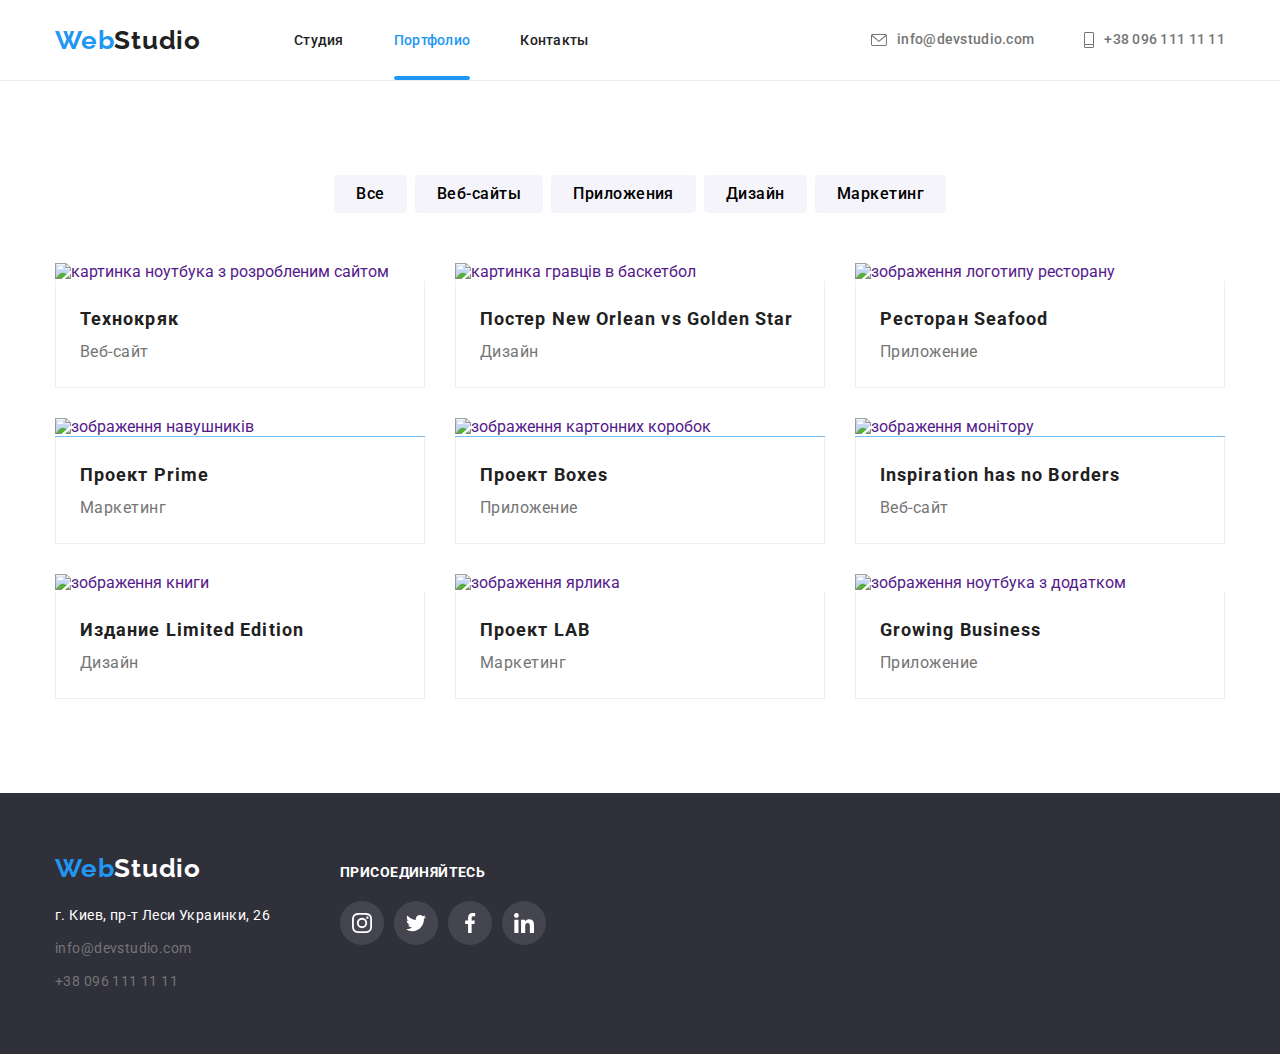
==== commit 8119caa9: "home" ====
--- a/portfolio.html
+++ b/portfolio.html
@@ -70,7 +70,7 @@
                             <a href="" class="examples-link">
                             <div class="examples-hover">
                                 <div class="examples-overlay">
-                            <img src="./images/portfolio/tehnocryk (1).jpg" alt="картинка ноутбука з розробленим сайтом"
+                            <img src="./images/portfolio/tehnocryk(1).jpg" alt="картинка ноутбука з розробленим сайтом"
                                 width="370">
                             <div class="overlay-product">
                                 <div class="overlay-actions">
@@ -92,7 +92,7 @@
                             <a href="" class="examples-link">
                                 <div class="examples-hover">
                                     <div class="examples-overlay">
-                            <img src="./images/portfolio/poster (1).jpg" alt="картинка гравців в баскетбол" width="370">
+                            <img src="./images/portfolio/poster(1).jpg" alt="картинка гравців в баскетбол" width="370">
                             <div class="overlay-product">
                                 <div class="overlay-actions">
                                     <p class="actions-text">Технокряк это современная площадка распространения коронавируса. Компании используют эту
@@ -113,7 +113,7 @@
                             <a href="" class="examples-link">
                                 <div class="examples-hover">
                                     <div class="examples-overlay">
-                            <img src="./images/portfolio/restaurant (1).jpg" alt="зображення логотипу ресторану"
+                            <img src="./images/portfolio/restaurant(1).jpg" alt="зображення логотипу ресторану"
                                 width="370">
                                 <div class="overlay-product">
                                     <div class="overlay-actions">
@@ -136,7 +136,7 @@
                             <a href="" class="examples-link">
                                 <div class="examples-hover">
                                     <div class="examples-overlay">
-                            <img src="./images/portfolio/projec-prime (1).jpg" alt="зображення навушників" width="370">
+                            <img src="./images/portfolio/projec-prime(1).jpg" alt="зображення навушників" width="370">
                             <div class="overlay-product">
                                 <div class="overlay-actions">
                                     <p class="actions-text">Технокряк это современная площадка распространения коронавируса. Компании используют эту
@@ -157,7 +157,7 @@
                             <a href="" class="examples-link">
                                 <div class="examples-hover">
                                     <div class="examples-overlay">
-                            <img src="./images/portfolio/boxes (1).jpg" alt="зображення картонних коробок" width="370">
+                            <img src="./images/portfolio/boxes(1).jpg" alt="зображення картонних коробок" width="370">
                             <div class="overlay-product">
                                 <div class="overlay-actions">
                                     <p class="actions-text">Технокряк это современная площадка распространения коронавируса. Компании используют эту
@@ -178,7 +178,7 @@
                             <a href="" class="examples-link">
                                 <div class="examples-hover">
                                     <div class="examples-overlay">
-                            <img src="./images/portfolio/borders (1).jpg" alt="зображення монітору" width="370">
+                            <img src="./images/portfolio/borders(1).jpg" alt="зображення монітору" width="370">
                             <div class="overlay-product">
                                 <div class="overlay-actions">
                                     <p class="actions-text">Технокряк это современная площадка распространения коронавируса. Компании используют эту
@@ -199,7 +199,7 @@
                             <a href="" class="examples-link">
                                 <div class="examples-hover">
                                     <div class="examples-overlay">
-                            <img src="./images/portfolio/limited-idition (1).jpg" alt="зображення книги" width="370">
+                            <img src="./images/portfolio/limited-idition(1).jpg" alt="зображення книги" width="370">
                             <div class="overlay-product">
                                 <div class="overlay-actions">
                                     <p class="actions-text">Технокряк это современная площадка распространения коронавируса. Компании используют эту
@@ -220,7 +220,7 @@
                             <a href="" class="examples-link">
                                 <div class="examples-hover">
                                     <div class="examples-overlay">
-                            <img src="./images/portfolio/lab (1).jpg" alt="зображення ярлика" width="370">
+                            <img src="./images/portfolio/lab(1).jpg" alt="зображення ярлика" width="370">
                             <div class="overlay-product">
                                 <div class="overlay-actions">
                                     <p class="actions-text">Технокряк это современная площадка распространения коронавируса. Компании используют эту
@@ -240,7 +240,7 @@
                         <li class="exemples-item">
                             <a href="" class="examples-link">
                                     <div class="examples-overlay">
-                            <img src="./images/portfolio/growing-business (1).jpg" alt="зображення ноутбука з додатком"
+                            <img src="./images/portfolio/growing-business(1).jpg" alt="зображення ноутбука з додатком"
                                 width="370">
                                 <div class="overlay-product">
                                     <div class="overlay-actions">
@@ -261,7 +261,7 @@
     
                 </div>
             </section>
-        </div>
+        
     
     </main>
     
--- a/css/style.css
+++ b/css/style.css
@@ -62,6 +62,7 @@
   line-height: 1.19;
   letter-spacing: 0.03em;
   color: var(--text-color);
+  transition: color 250ms cubic-bezier(0.4, 0, 0.2, 1);
 }
 
 .header-logo-decor {
@@ -72,7 +73,6 @@
 .logo:focus {
   color: var(--hover-color);
   background-color: var(--wait);
-  transition-duration: 250ms;
 }
 
 .nav {
@@ -100,13 +100,13 @@
   line-height: 1.14;
   letter-spacing: 0.02em;
   color: var(--text-color);
+  transition: color 250ms cubic-bezier(0.4, 0, 0.2, 1);
 }
 
 .nav-link:hover,
 .nav-link:focus {
   color: var(--hover-color);
   background: var(--whait);
-  transition-duration: 250ms;
 }
 
 .nav-link-active {
@@ -125,7 +125,6 @@
 .contacts-contact:focus {
   fill: var(--hover-color);
   color: var(--hover-color);
-  transition-duration: 250ms;
 }
 .contacts-contact {
   padding: 32px 0;
@@ -136,6 +135,7 @@
   color: var(--second-color);
   letter-spacing: 0.02em;
   fill: var(--icon-color);
+  transition: color 250ms cubic-bezier(0.4, 0, 0.2, 1);
 
   display: flex;
   align-items: center;
@@ -240,6 +240,7 @@
   margin-bottom: 543px;
   border-color: var(--icon-color);
   background-color: var(--wait);
+  transition: background-color 250ms cubic-bezier(0.4, 0, 0.2, 1);
 }
 .close-img {
   width: 11px;
@@ -440,20 +441,17 @@
   width: 44px;
   height: 44px;
   border-radius: 50%;
+  transition: background-color 250ms cubic-bezier(0.4, 0, 0.2, 1);
 }
 
 .social-links:hover {
-  width: 44px;
-  height: 44px;
-  border-radius: 50%;
   background: var(--hover-color);
   fill: var(--wait);
-  transition-duration: 250ms;
 }
 
 .social-links:focus {
   fill: var(--wait);
-  transition-duration: 250ms;
+  background-color: var(--hover-color);
 }
 
 /* CLIENT SECTION */
@@ -482,15 +480,15 @@
   box-sizing: border-box;
   border-radius: 4px;
   fill: var(--icon-color);
+  transition: fill 250ms cubic-bezier(0.4, 0, 0.2, 1);
 }
 
 .client-link:hover,
 .client-link:focus {
-  background: var(--whait);
+  background-color: var(--whait);
   fill: var(--hover-color);
   border: 1px solid var(--hover-color);
   cursor: pointer;
-  transition-duration: 250ms;
 }
 
 .client-item + .client-item {
@@ -548,6 +546,7 @@
   font-size: 26px;
   line-height: 1.19;
   letter-spacing: 0.03em;
+  transition: color 250ms cubic-bezier(0.4, 0, 0.2, 1);
 }
 
 .footer-logo-decor {
@@ -557,7 +556,6 @@
 .footer-logo:hover,
 .footer-logo:focus {
   color: var(--hover-color);
-  transition-duration: 250ms;
 }
 
 address {
@@ -571,6 +569,7 @@
   line-height: 1.71;
   letter-spacing: 0.03em;
   color: var(--wait);
+  transition: color 250ms cubic-bezier(0.4, 0, 0.2, 1);
 }
 
 .address-email,
@@ -582,6 +581,7 @@
   line-height: 1.71;
   letter-spacing: 0.03em;
   color: var(--second-color);
+  transition: color 250ms cubic-bezier(0.4, 0, 0.2, 1);
 }
 .item-footer + .item-footer {
   margin-top: 9px;
@@ -593,7 +593,6 @@
 .address-post:hover,
 .address-post:focus {
   color: var(--hover-color);
-  transition-duration: 250ms;
 }
 
 .join {
@@ -627,7 +626,6 @@
 .join-link:hover,
 .join-link:focus {
   background-color: var(--hover-color);
-  transition-duration: 250ms;
 }
 
 .join-img {
@@ -643,6 +641,7 @@
   height: 100%;
   width: 100%;
   background-color: rgba(255, 255, 255, 0.1);
+  transition: background-color 250ms cubic-bezier(0.4, 0, 0.2, 1);
 }
 
 /* СТОРІНКА PORTFOLIO */
@@ -661,13 +660,14 @@
 
   min-width: 73px;
   padding: 6px 22px;
+  transition: background-color 250ms cubic-bezier(0.4, 0, 0.2, 1);
 }
 
 .buttons-button:hover,
 .buttons-button:focus {
   background-color: var(--hover-color);
   color: var(--wait);
-  transition-duration: 250ms;
+
   box-shadow: 0px 3px 1px rgba(0, 0, 0, 0.1), 0px 1px 2px rgba(0, 0, 0, 0.08),
     0px 2px 2px rgba(0, 0, 0, 0.12);
 }
